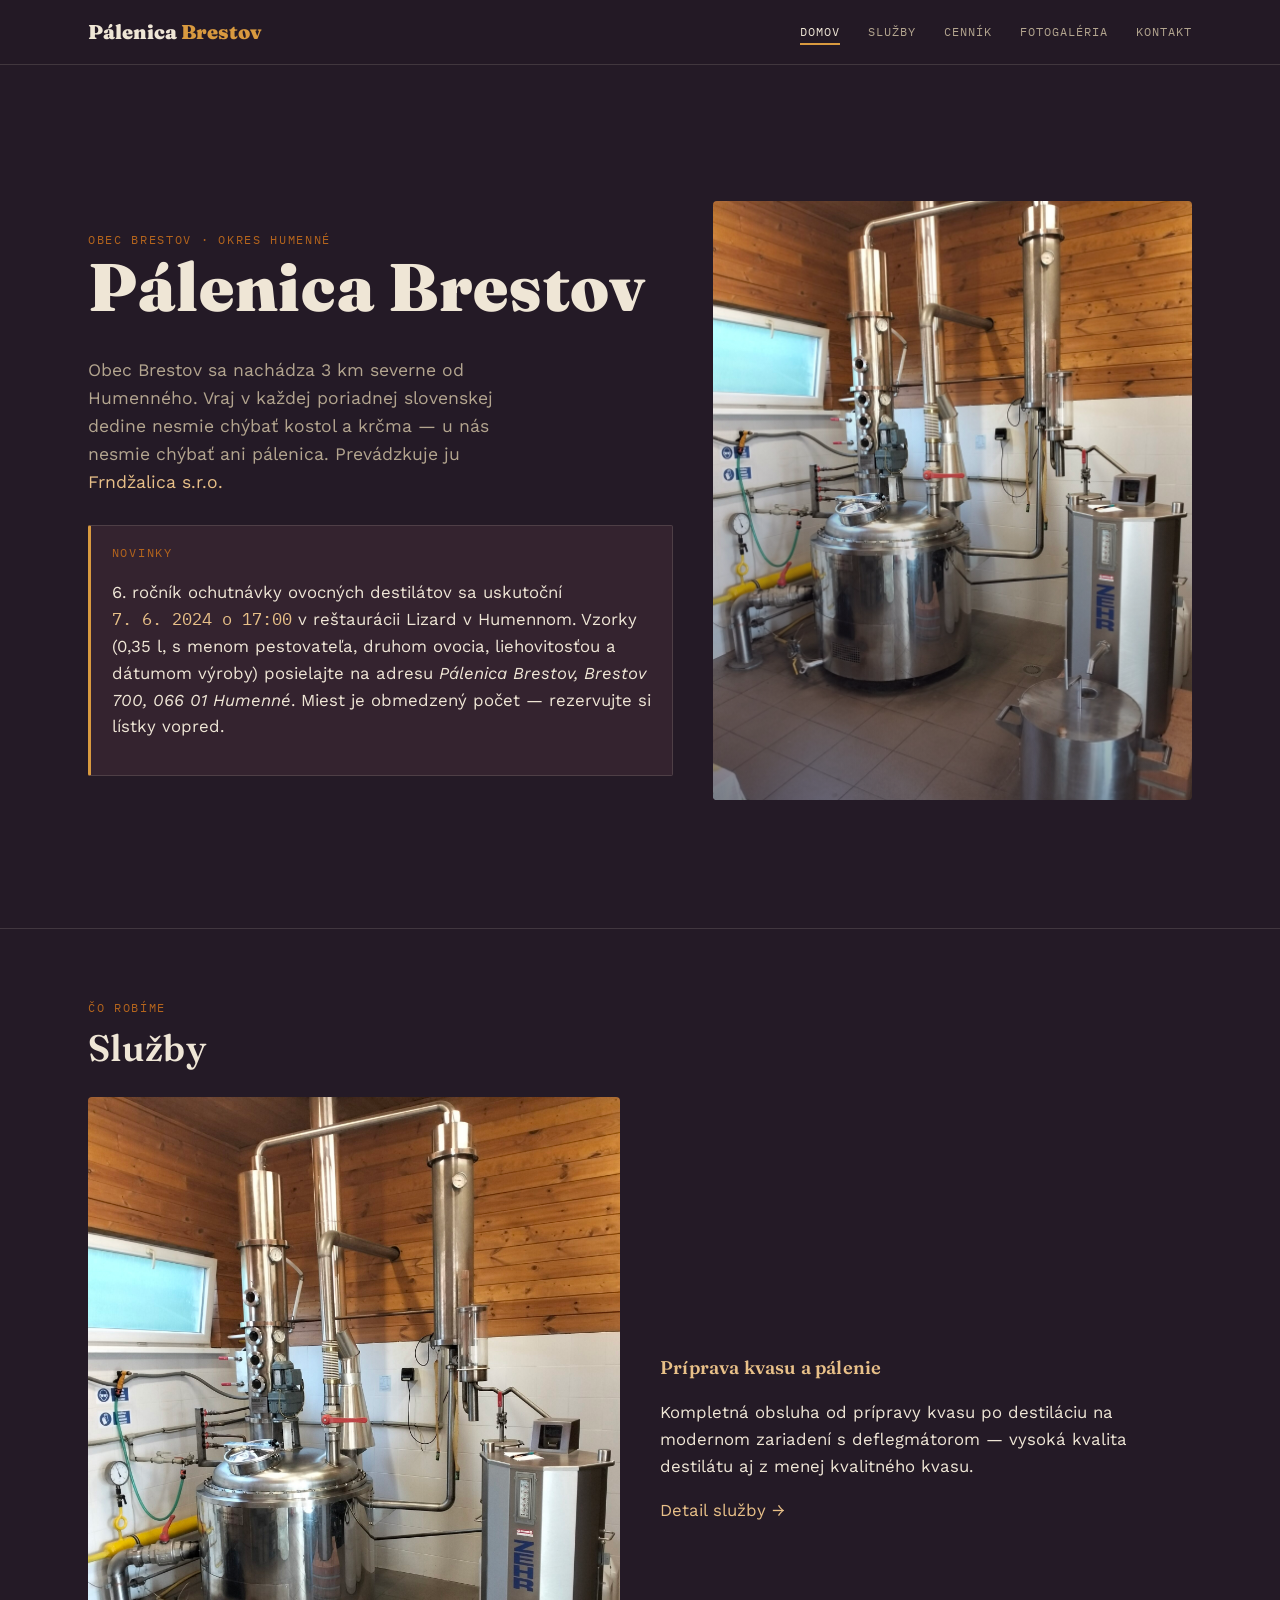
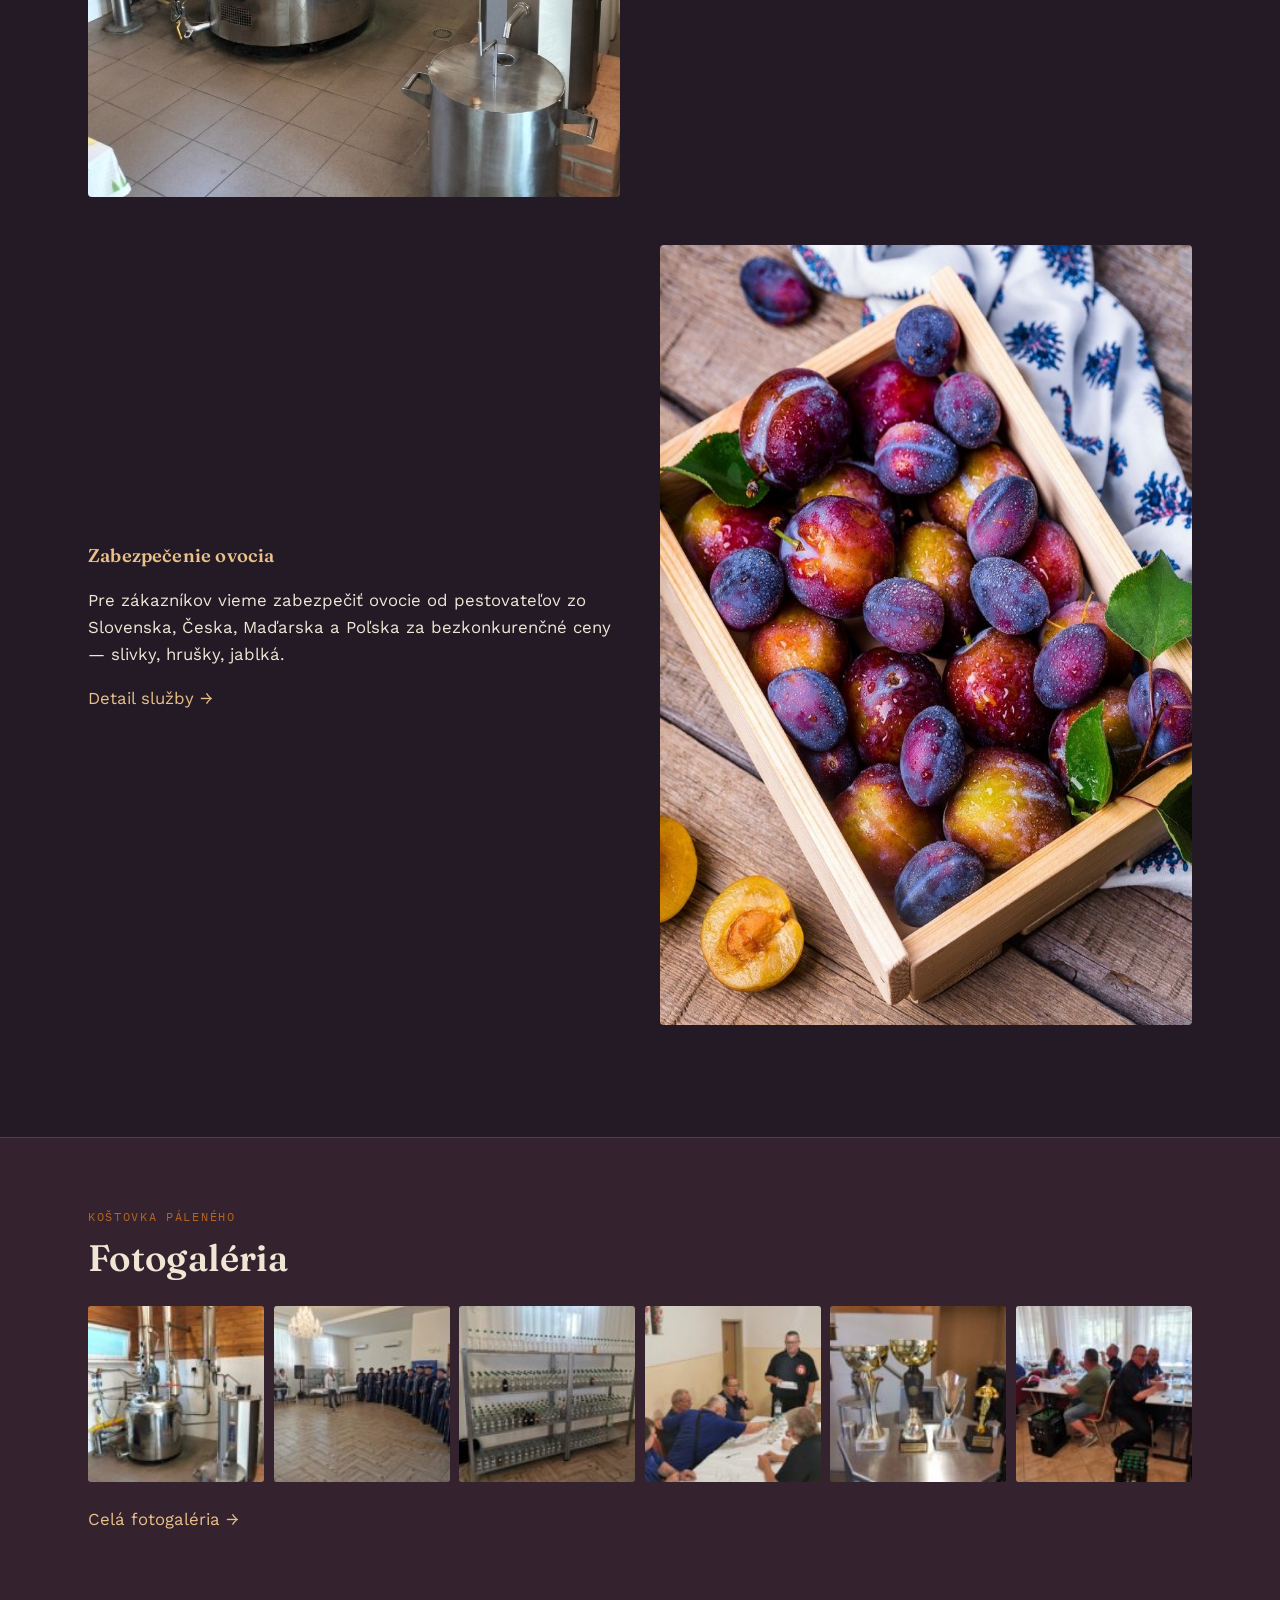
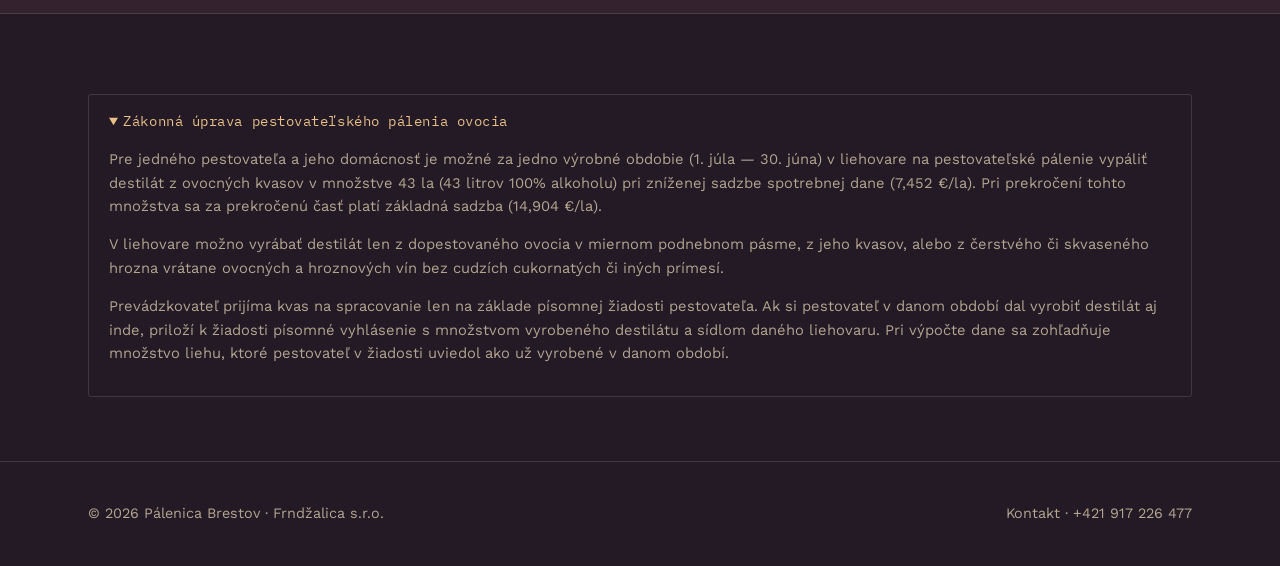
==== index.html @ 6221b7aa "Initial commit" ====
<!DOCTYPE html>
<html lang="sk">
<head>
<meta charset="UTF-8">
<meta name="viewport" content="width=device-width, initial-scale=1">
<title>Domov — Pálenica Brestov</title>
<meta name="description" content="Pálenica Brestov — Frndžalica s.r.o., pestovateľské pálenie ovocných destilátov v obci Brestov pri Humennom.">
<link rel="stylesheet" href="css/style.css">
</head>
<body>
<a class="skip-link" href="#obsah">Preskočiť na obsah</a>

<header class="site">
  <div class="nav-inner">
    <a class="brand" href="index.html">Pálenica <span>Brestov</span></a>
    <nav class="menu" aria-label="Hlavné menu">
      <ul>
        <li><a href="index.html" aria-current="page">Domov</a></li>
        <li><a href="sluzby.html">Služby</a></li>
        <li><a href="cennik.html">Cenník</a></li>
        <li><a href="fotogaleria.html">Fotogaléria</a></li>
        <li><a href="kontakt.html">Kontakt</a></li>
      </ul>
    </nav>
  </div>
</header>

<main id="obsah">
  <section class="hero">
    <div class="hero-grid">
      <div>
        <span class="eyebrow">Obec Brestov · okres Humenné</span>
        <h1>Pálenica Brestov</h1>
        <p class="lead">Obec Brestov sa nachádza 3&nbsp;km severne od Humenného. Vraj v každej poriadnej slovenskej dedine nesmie chýbať kostol a krčma — u nás nesmie chýbať ani pálenica. Prevádzkuje ju <a href="http://www.orsr.sk/hladaj_osoba.asp?PR=Valiska&MENO=Peter&SID=0&T=f0&R=on">Frndžalica&nbsp;s.r.o.</a></p>

        <div class="news-card">
          <span class="eyebrow">Novinky</span>
          <p>6.&nbsp;ročník ochutnávky ovocných destilátov sa uskutoční <strong>7.&nbsp;6.&nbsp;2024 o 17:00</strong> v reštaurácii Lizard v Humennom. Vzorky (0,35&nbsp;l, s menom pestovateľa, druhom ovocia, liehovitosťou a dátumom výroby) posielajte na adresu <em>Pálenica Brestov, Brestov 700, 066 01 Humenné</em>. Miest je obmedzený počet — rezervujte si lístky vopred.</p>
        </div>
      </div>
      <div class="hero-media">
        <img src="assets/img/hero-priprava.jpg" alt="Príprava kvasu a pálenie v pálenici Brestov" width="800" height="1000">
      </div>
    </div>
  </section>

  <section>
    <div class="wrap">
      <span class="eyebrow">Čo robíme</span>
      <h2>Služby</h2>

      <div class="two-col">
        <div class="media">
          <a href="sluzby.html"><img src="assets/img/hero-priprava.jpg" alt="Príprava kvasu a pálenie" width="600" height="700"></a>
        </div>
        <div>
          <h3>Príprava kvasu a pálenie</h3>
          <p>Kompletná obsluha od prípravy kvasu po destiláciu na modernom zariadení s deflegmátorom — vysoká kvalita destilátu aj z menej kvalitného kvasu.</p>
          <p><a href="sluzby.html">Detail služby →</a></p>
        </div>
      </div>

      <div class="two-col reverse">
        <div class="media">
          <a href="sluzby.html"><img src="assets/img/sluzby-ovocie.jpg" alt="Slivky pripravené na spracovanie" width="600" height="780"></a>
        </div>
        <div>
          <h3>Zabezpečenie ovocia</h3>
          <p>Pre zákazníkov vieme zabezpečiť ovocie od pestovateľov zo Slovenska, Česka, Maďarska a Poľska za bezkonkurenčné ceny — slivky, hrušky, jablká.</p>
          <p><a href="sluzby.html">Detail služby →</a></p>
        </div>
      </div>
    </div>
  </section>

  <section class="alt">
    <div class="wrap">
      <span class="eyebrow">Koštovka páleného</span>
      <h2>Fotogaléria</h2>
      <div class="gallery-grid">
        <a href="fotogaleria.html"><img src="assets/img/gallery/g15-1000006849.jpg" alt="Z pálenice Brestov" loading="lazy"></a>
        <a href="fotogaleria.html"><img src="assets/img/gallery/g05-wa0003.jpg" alt="Z pálenice Brestov" loading="lazy"></a>
        <a href="fotogaleria.html"><img src="assets/img/gallery/g06-wa0007.jpg" alt="Z pálenice Brestov" loading="lazy"></a>
        <a href="fotogaleria.html"><img src="assets/img/gallery/g04-205236.jpg" alt="Z pálenice Brestov" loading="lazy"></a>
        <a href="fotogaleria.html"><img src="assets/img/gallery/g16-1000006855.jpg" alt="Z pálenice Brestov" loading="lazy"></a>
        <a href="fotogaleria.html"><img src="assets/img/gallery/g03-174756.jpg" alt="Z pálenice Brestov" loading="lazy"></a>
      </div>
      <p style="margin-top:1.5rem"><a href="fotogaleria.html">Celá fotogaléria →</a></p>
    </div>
  </section>

  <section>
    <div class="wrap">
      <details class="legal" open>
        <summary>Zákonná úprava pestovateľského pálenia ovocia</summary>
        <p>Pre jedného pestovateľa a jeho domácnosť je možné za jedno výrobné obdobie (1.&nbsp;júla — 30.&nbsp;júna) v liehovare na pestovateľské pálenie vypáliť destilát z ovocných kvasov v množstve 43&nbsp;la (43&nbsp;litrov 100% alkoholu) pri zníženej sadzbe spotrebnej dane (7,452&nbsp;€/la). Pri prekročení tohto množstva sa za prekročenú časť platí základná sadzba (14,904&nbsp;€/la).</p>
        <p>V liehovare možno vyrábať destilát len z dopestovaného ovocia v miernom podnebnom pásme, z jeho kvasov, alebo z čerstvého či skvaseného hrozna vrátane ovocných a hroznových vín bez cudzích cukornatých či iných prímesí.</p>
        <p>Prevádzkovateľ prijíma kvas na spracovanie len na základe písomnej žiadosti pestovateľa. Ak si pestovateľ v danom období dal vyrobiť destilát aj inde, priloží k žiadosti písomné vyhlásenie s množstvom vyrobeného destilátu a sídlom daného liehovaru. Pri výpočte dane sa zohľadňuje množstvo liehu, ktoré pestovateľ v žiadosti uviedol ako už vyrobené v danom období.</p>
      </details>
    </div>
  </section>
</main>

<footer class="site">
  <div class="wrap">
    <span>© 2026 Pálenica Brestov · Frndžalica s.r.o.</span>
    <span><a href="kontakt.html">Kontakt</a> · <a href="tel:+421917226477">+421 917 226 477</a></span>
  </div>
</footer>
</body>
</html>
---- css/style.css ----
/* ===========================================================
   Pálenica Brestov — design tokens
   Subject: tradičná pestovateľská pálenica v obci Brestov.
   Paleta stavia na farbe destilátu (jantár/meď) na tmavom
   slivkovom podklade — nie krémová/terrakotová šablóna.
   =========================================================== */

@import url('https://fonts.googleapis.com/css2?family=Fraunces:opsz,wght@9..144,500;9..144,600;9..144,900&family=Work+Sans:wght@400;500;600&family=IBM+Plex+Mono:wght@400;500&display=swap');

:root {
  --plum-900: #241a26;
  --plum-800: #34232f;
  --plum-700: #402b38;
  --copper: #b5651d;
  --amber: #d99a3f;
  --amber-soft: #e8c088;
  --parchment: #efe6d6;
  --muted: #b3a58f;
  --line: rgba(239, 230, 214, 0.14);

  --display: 'Fraunces', Georgia, serif;
  --body: 'Work Sans', system-ui, sans-serif;
  --mono: 'IBM Plex Mono', ui-monospace, monospace;

  --max: 72rem;
}

* { box-sizing: border-box; }
html { scroll-behavior: smooth; }

@media (prefers-reduced-motion: reduce) {
  html { scroll-behavior: auto; }
  * { animation-duration: 0.001ms !important; transition-duration: 0.001ms !important; }
}

body {
  margin: 0;
  background: var(--plum-900);
  color: var(--parchment);
  font-family: var(--body);
  line-height: 1.6;
  font-size: 1.05rem;
}

img { max-width: 100%; display: block; }

a {
  color: var(--amber-soft);
  text-decoration: none;
}
a:hover { color: var(--amber); }

a:focus-visible,
button:focus-visible,
summary:focus-visible {
  outline: 2px solid var(--amber);
  outline-offset: 3px;
}

h1, h2, h3 {
  font-family: var(--display);
  font-weight: 600;
  margin: 0 0 0.5em;
  color: var(--parchment);
  letter-spacing: 0.01em;
}

h1 { font-weight: 900; font-size: clamp(2.4rem, 6vw, 4.2rem); line-height: 1.05; }
h2 { font-size: clamp(1.6rem, 3.2vw, 2.3rem); }
h3 { font-size: 1.15rem; color: var(--amber-soft); }

.eyebrow {
  font-family: var(--mono);
  font-size: 0.75rem;
  letter-spacing: 0.14em;
  text-transform: uppercase;
  color: var(--copper);
}

.wrap {
  max-width: var(--max);
  margin: 0 auto;
  padding: 0 1.5rem;
}

/* ---------- Header / nav ---------- */
header.site {
  position: sticky;
  top: 0;
  z-index: 20;
  background: rgba(36, 26, 38, 0.9);
  backdrop-filter: blur(6px);
  border-bottom: 1px solid var(--line);
}
.nav-inner {
  display: flex;
  align-items: center;
  justify-content: space-between;
  padding: 1rem 1.5rem;
  max-width: var(--max);
  margin: 0 auto;
}
.brand {
  font-family: var(--display);
  font-weight: 900;
  font-size: 1.25rem;
  color: var(--parchment);
}
.brand span { color: var(--amber); }

nav.menu ul {
  list-style: none;
  display: flex;
  gap: 1.75rem;
  margin: 0;
  padding: 0;
  font-family: var(--mono);
  font-size: 0.78rem;
  letter-spacing: 0.08em;
  text-transform: uppercase;
}
nav.menu a {
  color: var(--muted);
  padding-bottom: 4px;
  border-bottom: 2px solid transparent;
}
nav.menu a:hover,
nav.menu a[aria-current="page"] {
  color: var(--parchment);
  border-bottom-color: var(--amber);
}

@media (max-width: 640px) {
  .nav-inner { flex-direction: column; align-items: flex-start; gap: 0.6rem; padding: 0.85rem 1.25rem; }
  nav.menu ul { flex-wrap: wrap; row-gap: 0.5rem; column-gap: 1.1rem; }
}

.skip-link {
  position: absolute;
  left: -9999px;
  background: var(--amber);
  color: var(--plum-900);
  padding: 0.5rem 1rem;
  z-index: 100;
}
.skip-link:focus { left: 1rem; top: 1rem; }

/* ---------- Hero ---------- */
.hero {
  position: relative;
  overflow: hidden;
  border-bottom: 1px solid var(--line);
}
.hero-grid {
  display: grid;
  grid-template-columns: 1.1fr 0.9fr;
  gap: 2.5rem;
  align-items: center;
  padding: 4.5rem 1.5rem 4rem;
  max-width: var(--max);
  margin: 0 auto;
}
.hero p.lead {
  color: var(--muted);
  font-size: 1.1rem;
  max-width: 40ch;
}
.hero-media {
  position: relative;
  border-radius: 4px;
  overflow: hidden;
  aspect-ratio: 4 / 5;
  background: linear-gradient(160deg, var(--plum-700), var(--plum-800));
}
.hero-media img {
  width: 100%; height: 100%; object-fit: cover;
}
.hero-media::after {
  content: "";
  position: absolute; inset: 0;
  background: linear-gradient(200deg, rgba(36,26,38,0) 40%, rgba(36,26,38,0.55));
  pointer-events: none;
}

.news-card {
  margin-top: 1.75rem;
  border: 1px solid var(--line);
  border-left: 3px solid var(--amber);
  background: var(--plum-800);
  padding: 1.1rem 1.3rem;
  border-radius: 2px;
}
.news-card .eyebrow { display: block; margin-bottom: 0.35rem; }
.news-card time,
.news-card strong { color: var(--amber-soft); font-family: var(--mono); font-weight: 400; }

@media (max-width: 800px) {
  .hero-grid { grid-template-columns: 1fr; padding-top: 3rem; }
  .hero-media { order: -1; aspect-ratio: 16/10; }
}

/* ---------- Sections ---------- */
section { padding: 4rem 0; }
section.alt { background: var(--plum-800); border-top: 1px solid var(--line); border-bottom: 1px solid var(--line); }

.two-col {
  display: grid;
  grid-template-columns: 1fr 1fr;
  gap: 2.5rem;
  align-items: center;
  margin-bottom: 3rem;
}
.two-col.reverse .media { order: 2; }
.two-col img { border-radius: 4px; }
.two-col ul { padding-left: 1.1rem; color: var(--muted); }
.two-col li::marker { color: var(--copper); }
.two-col li { margin-bottom: 0.4rem; }

@media (max-width: 800px) {
  .two-col, .two-col.reverse .media { grid-template-columns: 1fr; order: initial; }
}

/* ---------- Process strip (genuine sequence: kvas -> destilácia -> ochutnávka) ---------- */
.process {
  display: grid;
  grid-template-columns: repeat(3, 1fr);
  gap: 1.5rem;
  counter-reset: step;
  margin-top: 2.5rem;
}
.process .step {
  position: relative;
  padding-top: 2.2rem;
  border-top: 1px solid var(--line);
}
.process .step::before {
  counter-increment: step;
  content: "0" counter(step);
  font-family: var(--mono);
  color: var(--amber);
  position: absolute;
  top: -0.85rem;
  left: 0;
  background: var(--plum-900);
  padding-right: 0.6rem;
  font-size: 0.95rem;
}
section.alt .process .step::before { background: var(--plum-800); }
.process h3 { margin-bottom: 0.4rem; }
.process p { color: var(--muted); margin: 0; font-size: 0.95rem; }

@media (max-width: 800px) {
  .process { grid-template-columns: 1fr; }
}

/* ---------- Gallery ---------- */
.gallery-grid {
  display: grid;
  grid-template-columns: repeat(auto-fill, minmax(160px, 1fr));
  gap: 0.6rem;
}
.gallery-grid a {
  display: block;
  aspect-ratio: 1;
  overflow: hidden;
  border-radius: 3px;
  background: var(--plum-800);
}
.gallery-grid img {
  width: 100%; height: 100%; object-fit: cover;
  transition: transform 0.35s ease;
}
.gallery-grid a:hover img { transform: scale(1.06); }

/* ---------- Cards / price note ---------- */
.notice {
  border: 1px solid var(--line);
  border-left: 3px solid var(--copper);
  background: var(--plum-800);
  padding: 1.5rem 1.75rem;
  border-radius: 2px;
  max-width: 46rem;
}
.notice .eyebrow { margin-bottom: 0.5rem; }
.phone-cta {
  font-family: var(--mono);
  font-size: 1.15rem;
  color: var(--amber);
}

/* ---------- Contact ---------- */
.contact-grid {
  display: grid;
  grid-template-columns: 1fr 1fr;
  gap: 2.5rem;
}
.contact-grid dl { margin: 0; }
.contact-grid dt { font-family: var(--mono); font-size: 0.75rem; text-transform: uppercase; letter-spacing: 0.1em; color: var(--copper); margin-top: 1.4rem; }
.contact-grid dt:first-child { margin-top: 0; }
.contact-grid dd { margin: 0.25rem 0 0; font-size: 1.05rem; }
.map-frame {
  border: 1px solid var(--line);
  border-radius: 4px;
  overflow: hidden;
  aspect-ratio: 4/3;
}
.map-frame iframe { width: 100%; height: 100%; border: 0; }

@media (max-width: 800px) {
  .contact-grid { grid-template-columns: 1fr; }
}

/* ---------- Legal details ---------- */
details.legal {
  border: 1px solid var(--line);
  border-radius: 3px;
  padding: 1rem 1.25rem;
  margin-top: 1rem;
}
details.legal summary {
  cursor: pointer;
  font-family: var(--mono);
  font-size: 0.85rem;
  letter-spacing: 0.04em;
  color: var(--amber-soft);
}
details.legal p { color: var(--muted); font-size: 0.92rem; }

/* ---------- Footer ---------- */
footer.site {
  border-top: 1px solid var(--line);
  padding: 2.5rem 0;
  color: var(--muted);
  font-size: 0.9rem;
}
footer.site .wrap {
  display: flex;
  justify-content: space-between;
  flex-wrap: wrap;
  gap: 1rem;
}
footer.site a { color: var(--muted); }
footer.site a:hover { color: var(--amber-soft); }
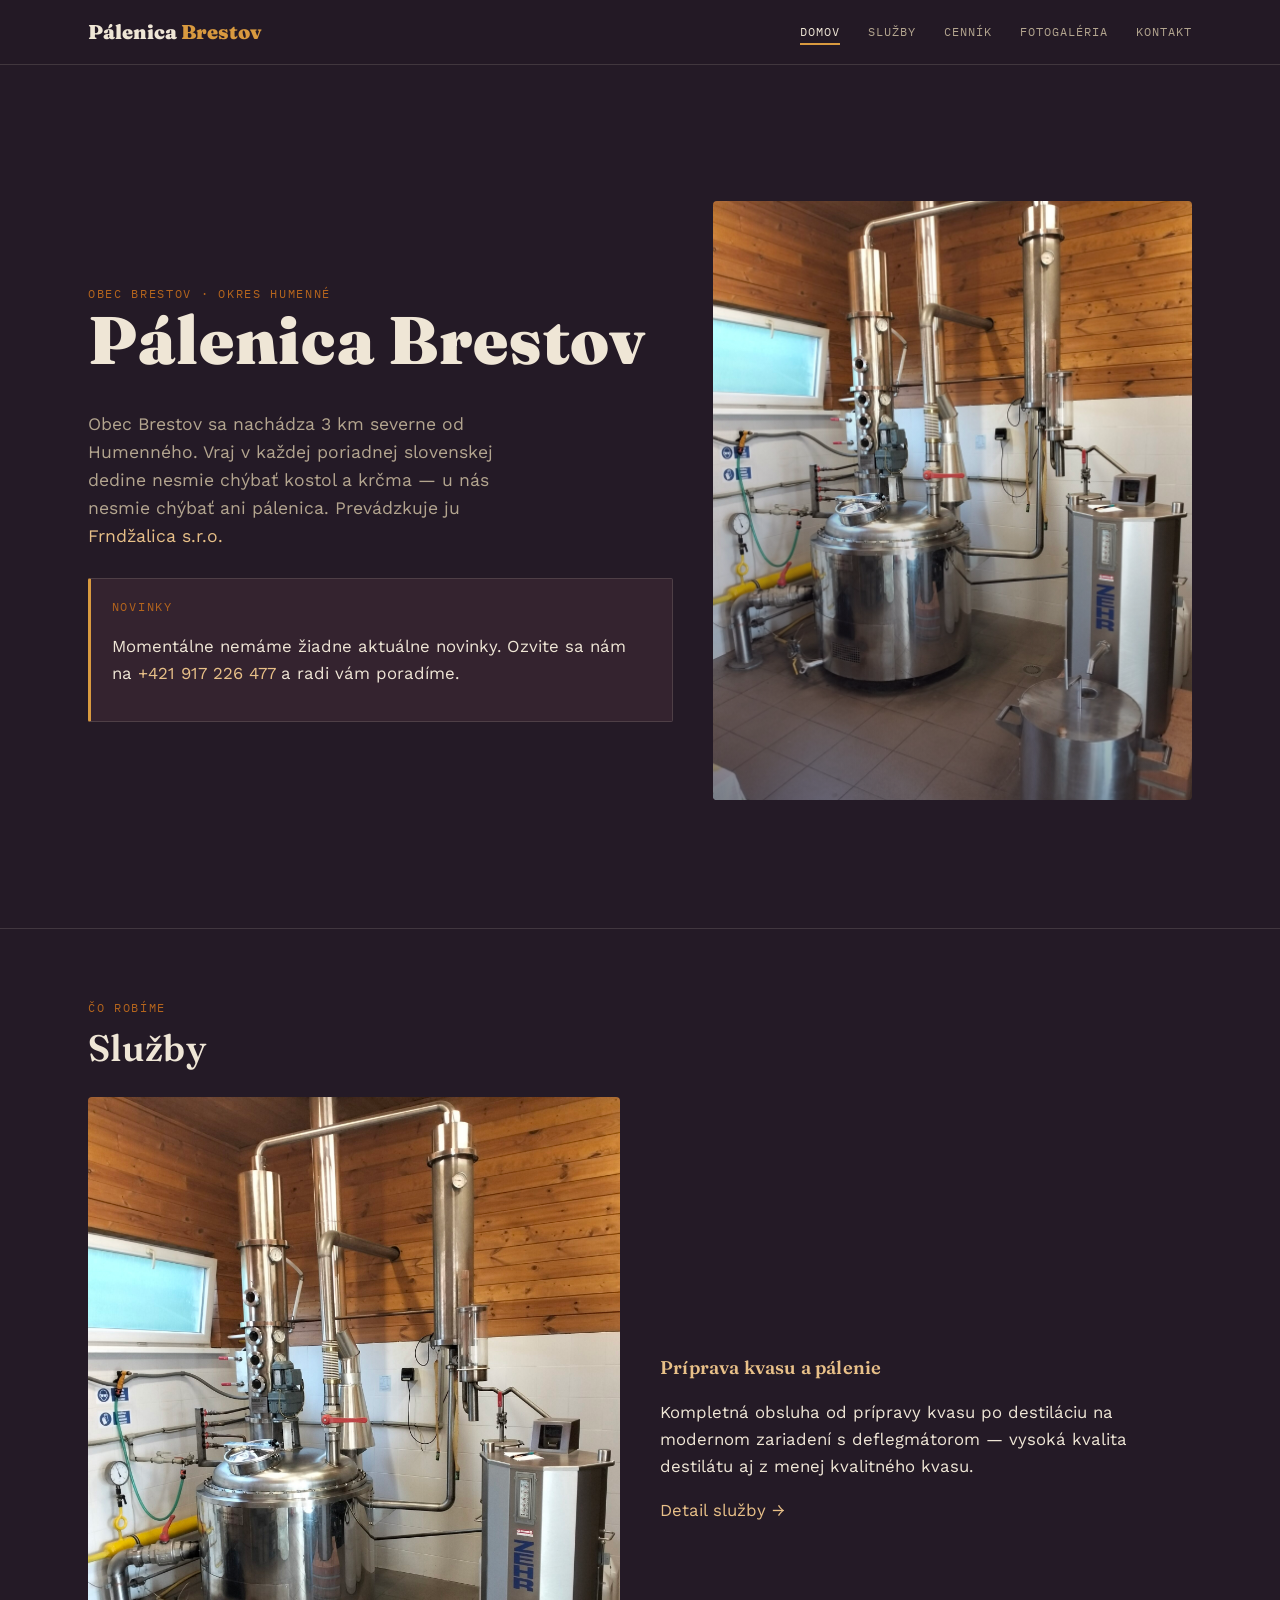
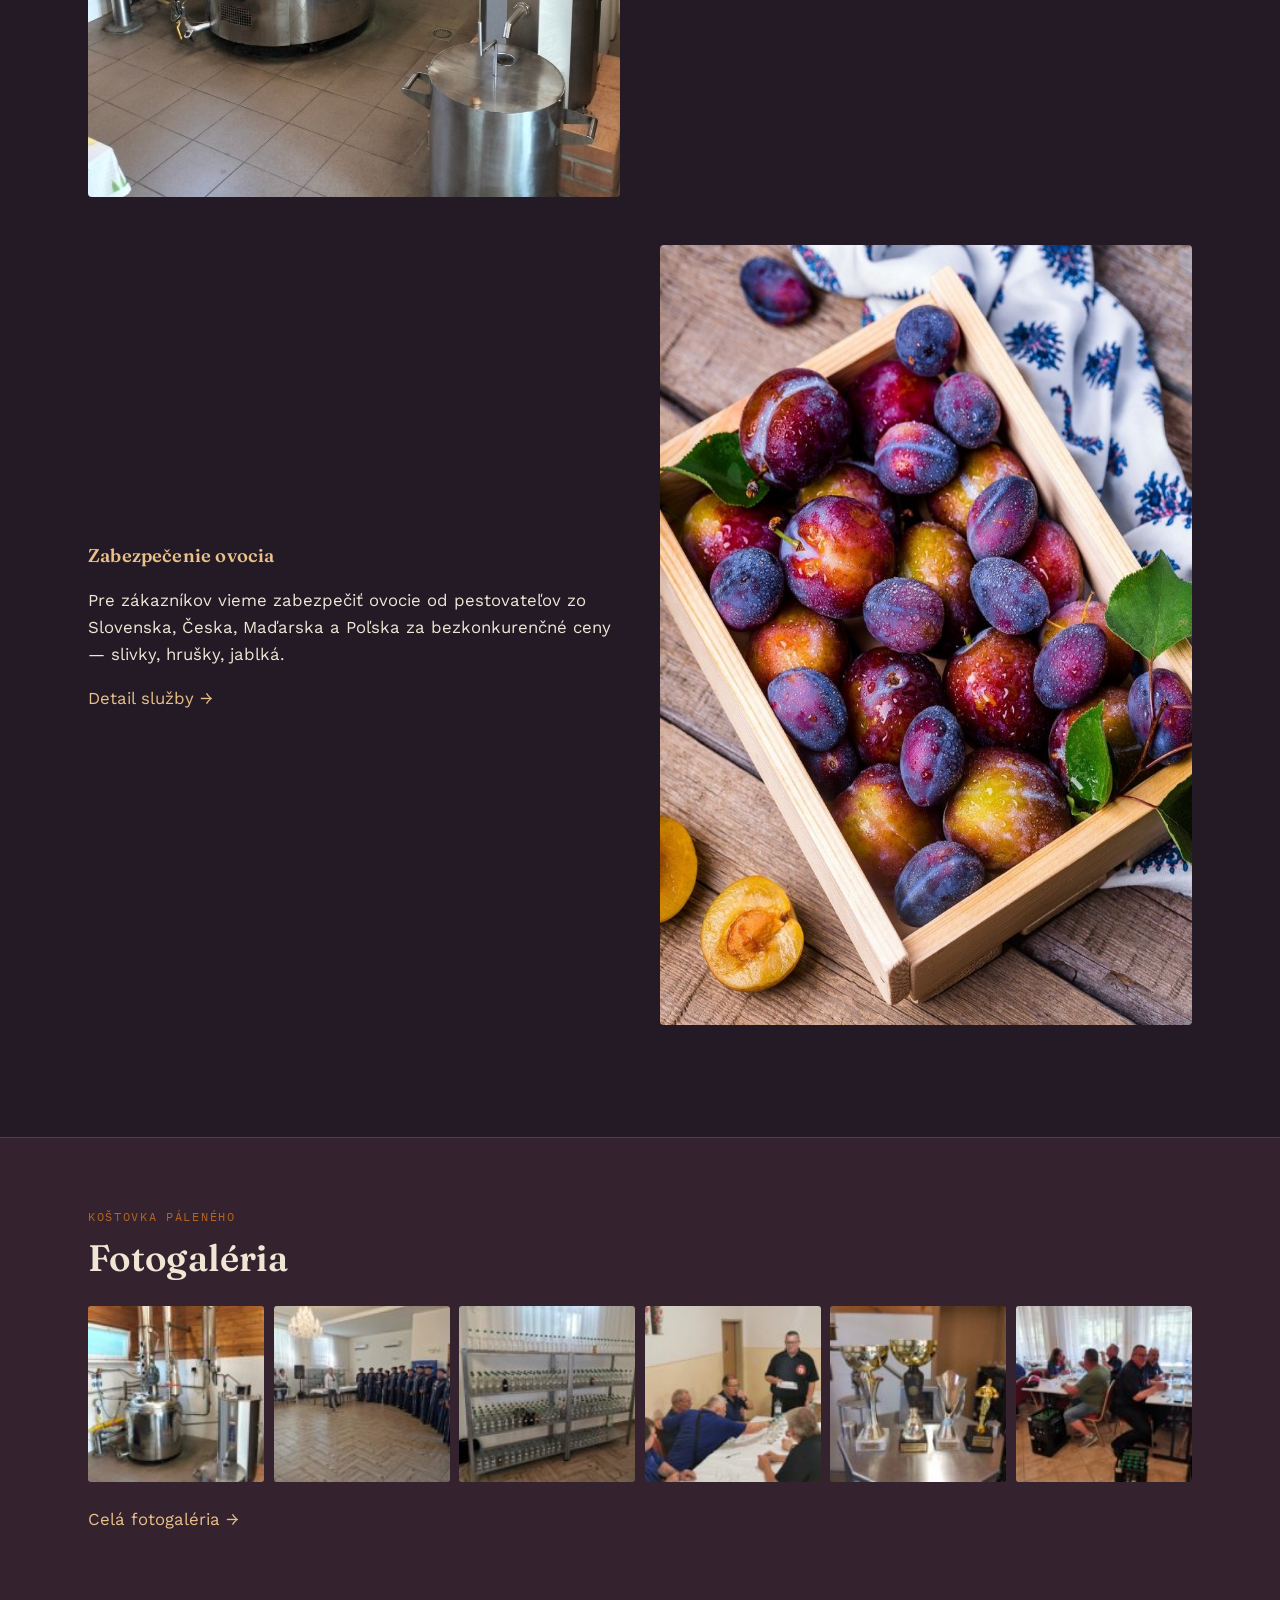
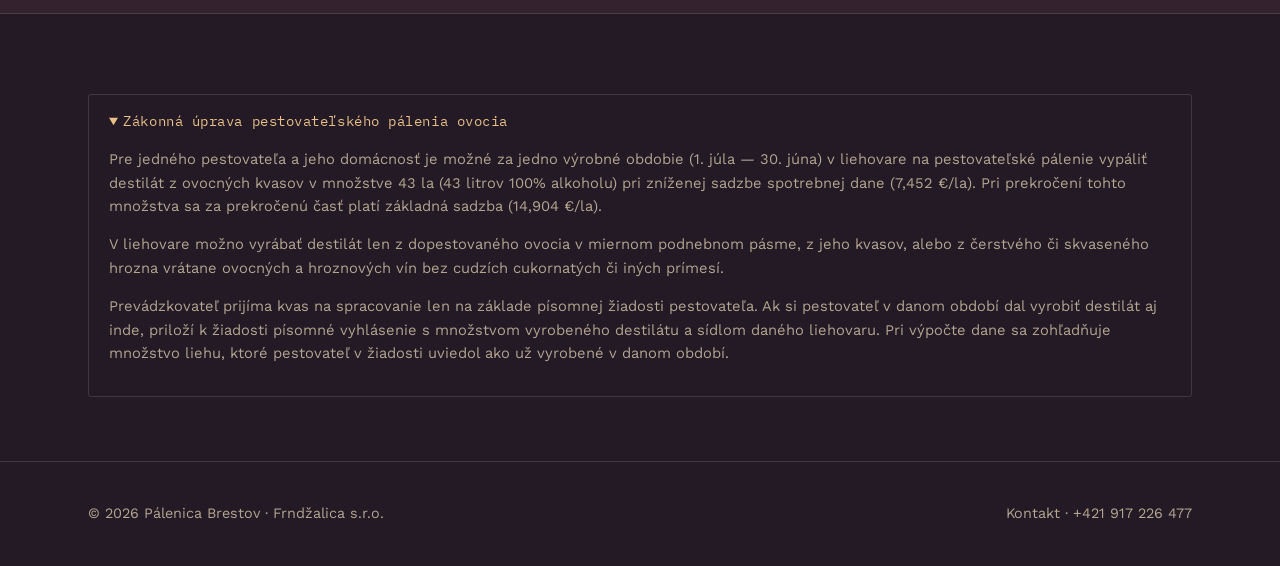
==== commit 825a146d: "Clear outdated Novinky item on homepage The news card still advertised the 6th tasting event dated 7" ====
--- a/index.html
+++ b/index.html
@@ -35,7 +35,7 @@
 
         <div class="news-card">
           <span class="eyebrow">Novinky</span>
-          <p>6.&nbsp;ročník ochutnávky ovocných destilátov sa uskutoční <strong>7.&nbsp;6.&nbsp;2024 o 17:00</strong> v reštaurácii Lizard v Humennom. Vzorky (0,35&nbsp;l, s menom pestovateľa, druhom ovocia, liehovitosťou a dátumom výroby) posielajte na adresu <em>Pálenica Brestov, Brestov 700, 066 01 Humenné</em>. Miest je obmedzený počet — rezervujte si lístky vopred.</p>
+          <p>Momentálne nemáme žiadne aktuálne novinky. Ozvite sa nám na <a href="tel:+421917226477">+421&nbsp;917&nbsp;226&nbsp;477</a> a radi vám poradíme.</p>
         </div>
       </div>
       <div class="hero-media">
--- a/css/style.css
+++ b/css/style.css
@@ -272,6 +272,89 @@
 }
 .gallery-grid a:hover img { transform: scale(1.06); }
 
+/* ---------- Lightbox ---------- */
+.lightbox {
+  position: fixed;
+  inset: 0;
+  z-index: 100;
+  display: none;
+  align-items: center;
+  justify-content: center;
+  background: rgba(20, 14, 21, 0.94);
+  backdrop-filter: blur(4px);
+  padding: 1.5rem;
+}
+.lightbox.open { display: flex; }
+
+.lightbox-figure {
+  margin: 0;
+  max-width: min(92vw, 1100px);
+  max-height: 88vh;
+  display: flex;
+  flex-direction: column;
+  align-items: center;
+  gap: 0.9rem;
+}
+.lightbox-figure img {
+  max-width: 100%;
+  max-height: 78vh;
+  width: auto;
+  height: auto;
+  border-radius: 4px;
+  box-shadow: 0 24px 60px rgba(0, 0, 0, 0.6);
+}
+.lightbox-counter {
+  font-family: var(--mono);
+  font-size: 0.8rem;
+  letter-spacing: 0.1em;
+  color: var(--amber-soft);
+}
+
+.lightbox-btn {
+  position: absolute;
+  top: 50%;
+  transform: translateY(-50%);
+  width: 3rem;
+  height: 3rem;
+  border-radius: 50%;
+  border: 1px solid var(--line);
+  background: rgba(52, 35, 47, 0.85);
+  color: var(--parchment);
+  font-size: 1.6rem;
+  line-height: 1;
+  cursor: pointer;
+  display: flex;
+  align-items: center;
+  justify-content: center;
+  transition: background 0.2s ease, color 0.2s ease;
+}
+.lightbox-btn:hover { background: var(--amber); color: var(--plum-900); }
+.lightbox-prev { left: 1rem; }
+.lightbox-next { right: 1rem; }
+
+.lightbox-close {
+  position: absolute;
+  top: 1rem;
+  right: 1rem;
+  width: 2.75rem;
+  height: 2.75rem;
+  border-radius: 50%;
+  border: 1px solid var(--line);
+  background: rgba(52, 35, 47, 0.85);
+  color: var(--parchment);
+  font-size: 1.5rem;
+  line-height: 1;
+  cursor: pointer;
+  transition: background 0.2s ease, color 0.2s ease;
+}
+.lightbox-close:hover { background: var(--amber); color: var(--plum-900); }
+
+@media (max-width: 640px) {
+  .lightbox-btn { width: 2.6rem; height: 2.6rem; font-size: 1.3rem; }
+  .lightbox-prev { left: 0.4rem; }
+  .lightbox-next { right: 0.4rem; }
+}
+
 /* ---------- Cards / price note ---------- */
 .notice {
   border: 1px solid var(--line);
